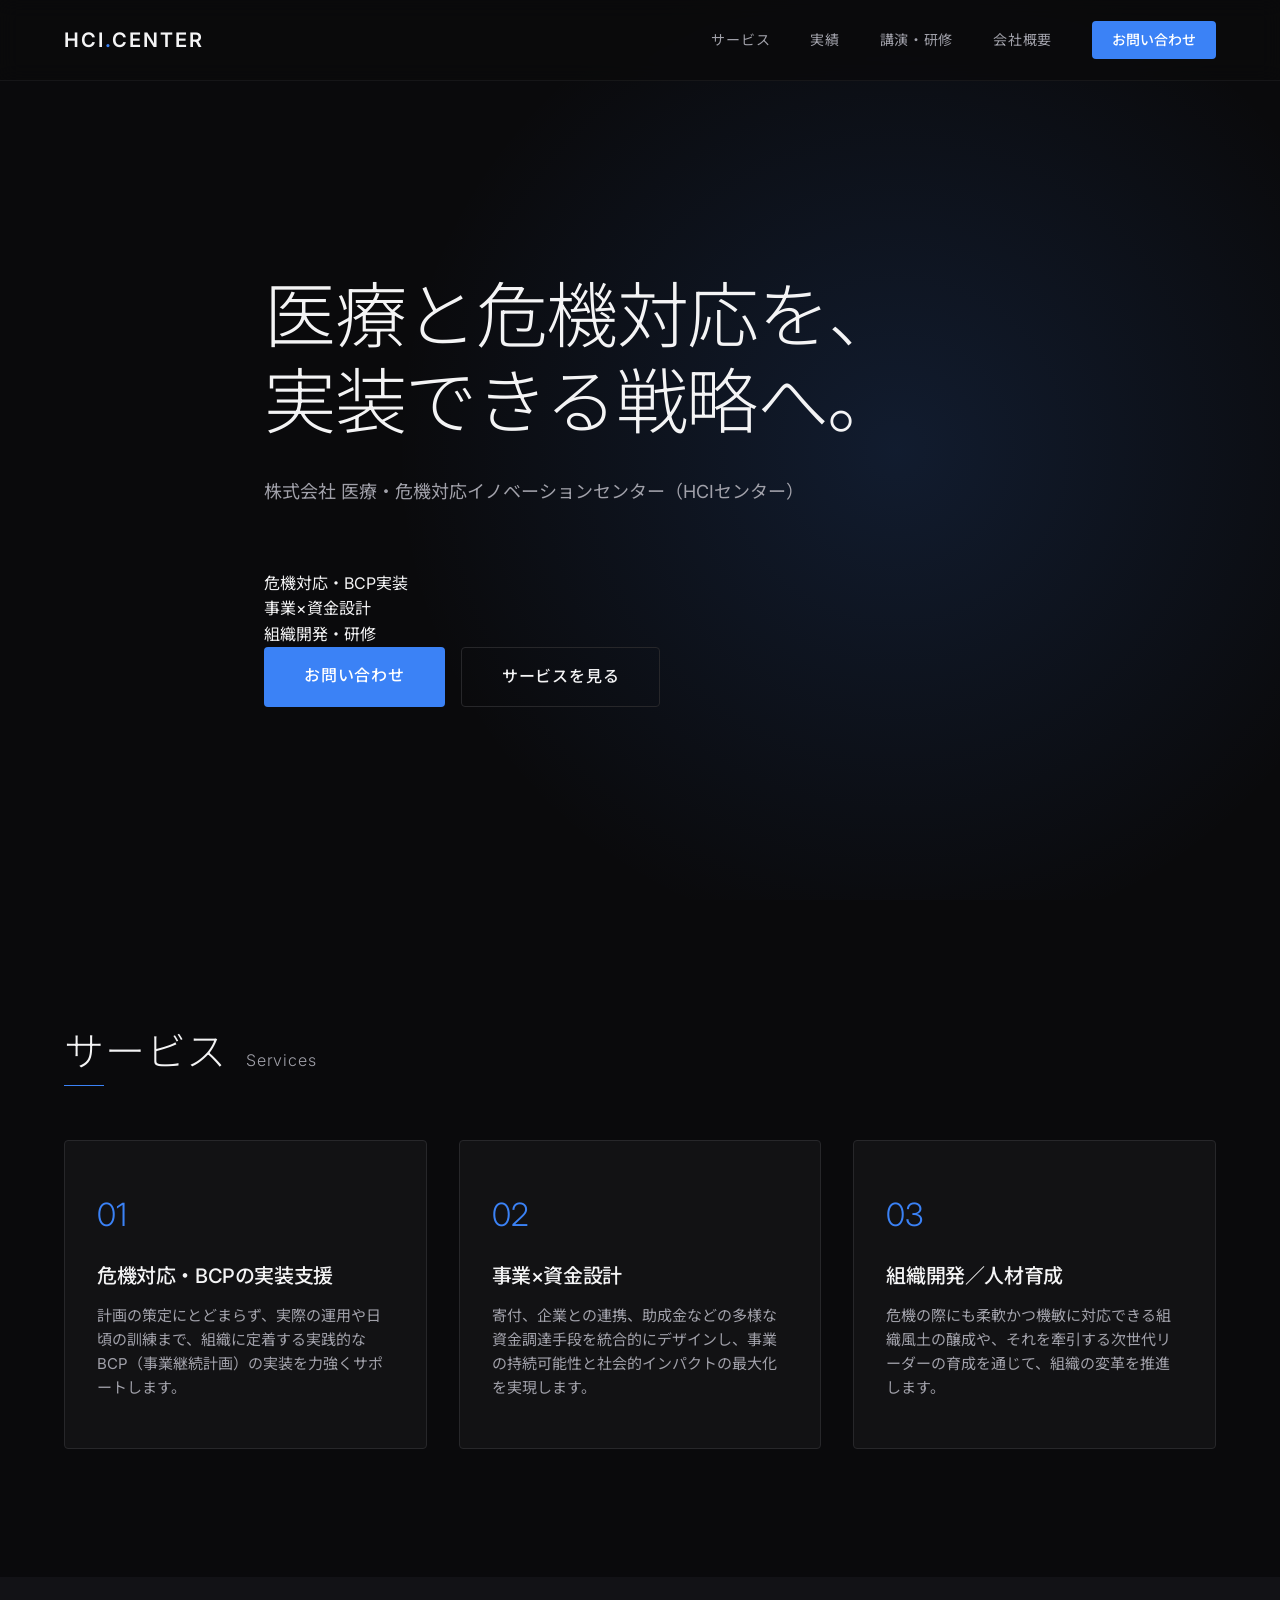
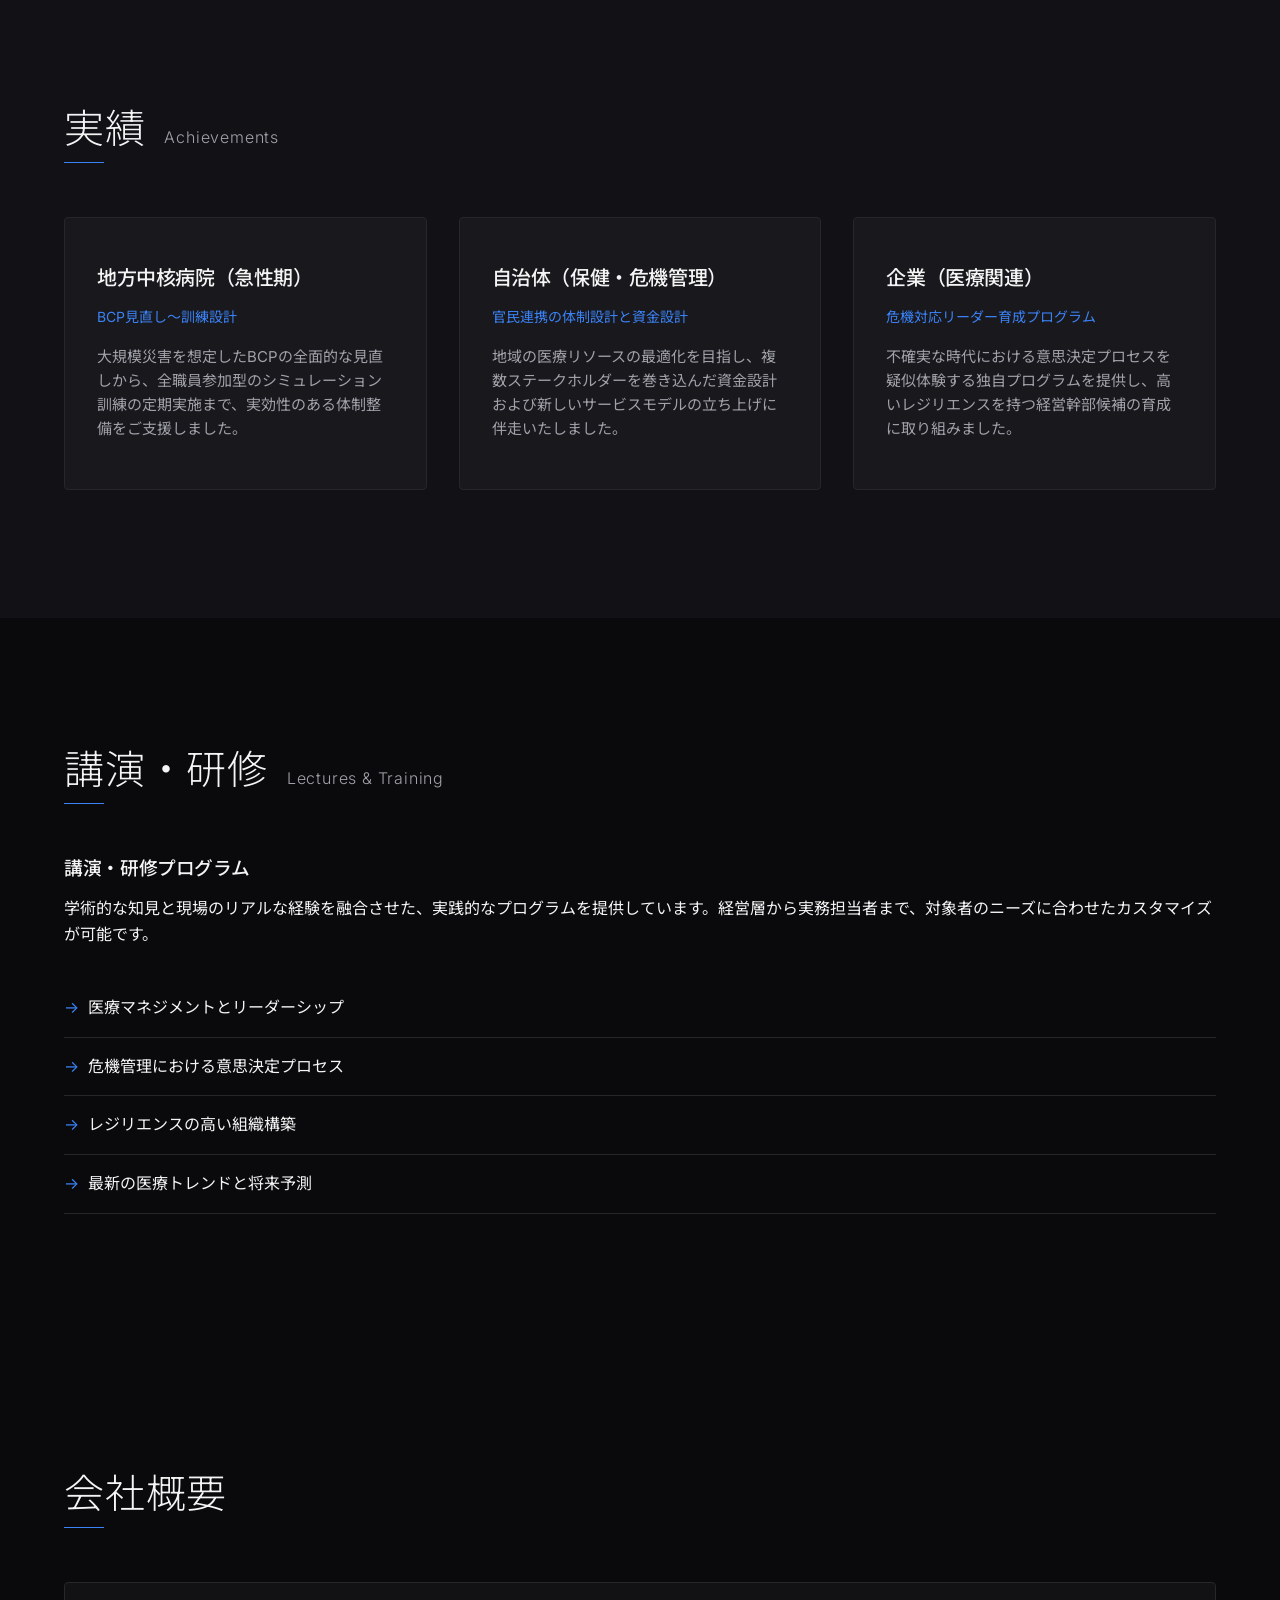
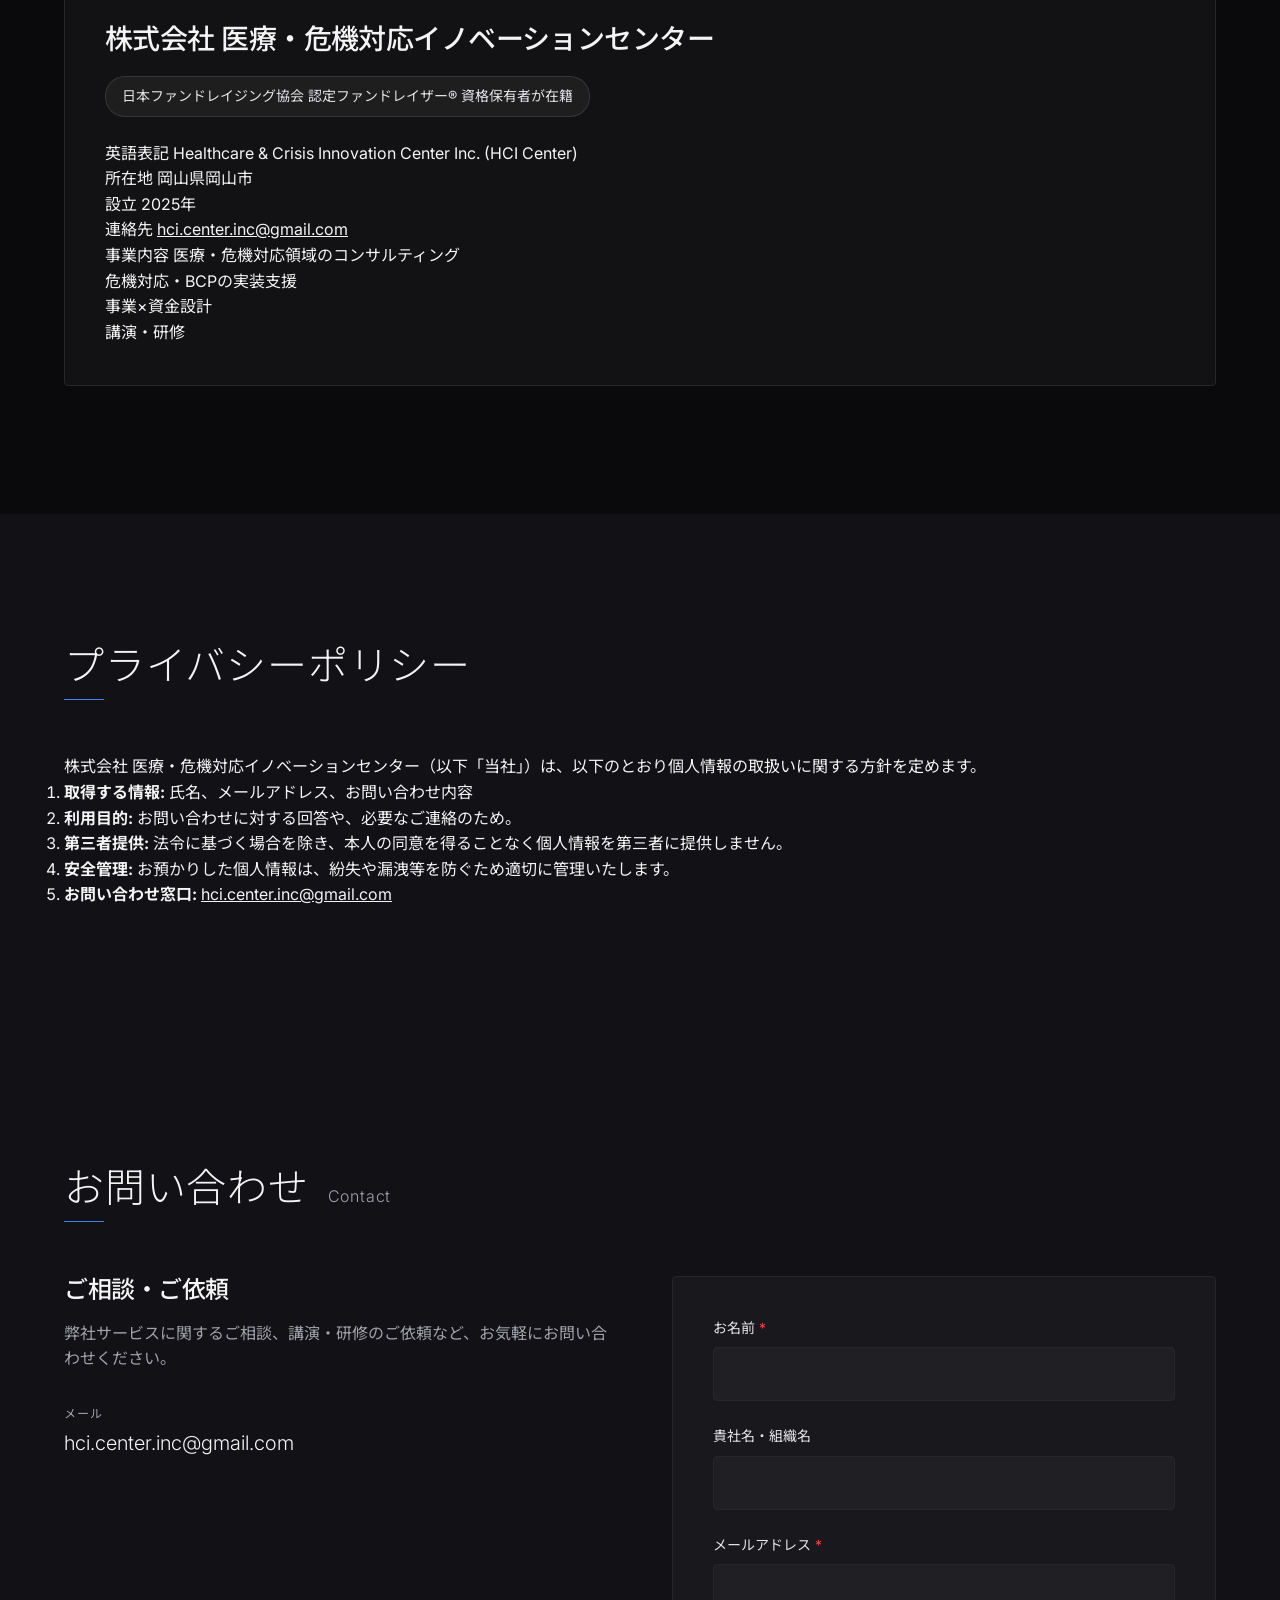
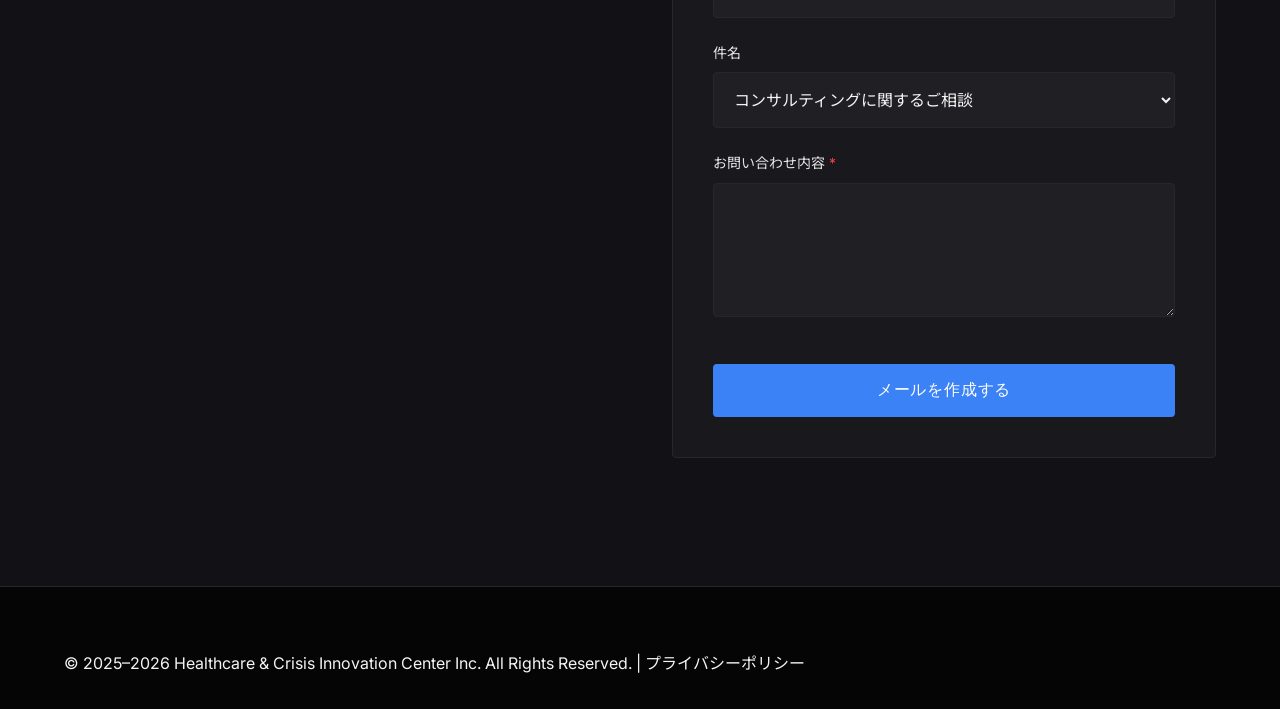
==== index.html @ 2ba755a5 "Add files via upload" ====
<!DOCTYPE html>
<html lang="ja">

<head>
    <meta charset="UTF-8">
    <meta name="viewport" content="width=device-width, initial-scale=1.0">
    <title>HCIセンター | 医療・危機対応イノベーションセンター</title>

    <!-- SEO / OGP Meta Tags -->
    <meta name="description"
        content="株式会社 医療・危機対応イノベーションセンター（HCIセンター）は、医療機関や企業、自治体に対し、危機対応・BCPの実装支援、資金設計、組織開発などの実践的なコンサルティングを提供します。">
    <meta property="og:title" content="HCIセンター | 医療・危機対応イノベーションセンター">
    <meta property="og:description" content="専門的な知見と経験に基づき、組織のレジリエンスを高めるコンサルティングを提供します。">
    <meta property="og:type" content="website">
    <meta name="twitter:card" content="summary_large_image">

    <link rel="icon" type="image/svg+xml" href="assets/favicon.svg">
    <link rel="preconnect" href="https://fonts.googleapis.com">
    <link rel="preconnect" href="https://fonts.gstatic.com" crossorigin>
    <link
        href="https://fonts.googleapis.com/css2?family=Inter:wght@300;400;500;600&family=Noto+Sans+JP:wght@300;400;500;700&display=swap"
        rel="stylesheet">
    <link rel="stylesheet" href="styles.css">
</head>

<body>
    <header class="header">
        <div class="container header-container">
            <a href="#" class="logo">
                <span class="logo-text">HCI<span class="logo-dot">.</span>CENTER</span>
            </a>
            <button class="hamburger" aria-label="メニューを開く">
                <span></span>
                <span></span>
                <span></span>
            </button>
            <nav class="nav-menu">
                <ul>
                    <li><a href="#services">サービス</a></li>
                    <li><a href="#achievements">実績</a></li>
                    <li><a href="#lectures">講演・研修</a></li>
                    <li><a href="#company">会社概要</a></li>
                    <li><a href="#contact" class="btn-primary-small">お問い合わせ</a></li>
                </ul>
            </nav>
        </div>
    </header>

    <main>
        <!-- Hero Section -->
        <section class="hero" id="hero">
            <div class="container hero-content">
                <div class="hero-text">
                    <h1 class="hero-title hero-title-main">
                        医療と危機対応を、<br>実装できる戦略へ。</h1>
                    <p class="hero-description hero-desc-main">株式会社
                        医療・危機対応イノベーションセンター（HCIセンター）</p>

                    <ul class="hero-tag-list">
                        <li class="hero-tag-item">
                            危機対応・BCP実装</li>
                        <li class="hero-tag-item">
                            事業×資金設計</li>
                        <li class="hero-tag-item">
                            組織開発・研修</li>
                    </ul>

                    <div style="display: flex; gap: 1rem; flex-wrap: wrap;">
                        <a href="#contact" class="btn-primary">お問い合わせ</a>
                        <a href="#services" class="btn-secondary">サービスを見る</a>
                    </div>
                </div>
            </div>
            <div class="hero-background"></div>
        </section>

        <!-- Services Section -->
        <section class="section" id="services">
            <div class="container">
                <h2 class="section-title">サービス <span class="section-subtitle">Services</span></h2>
                <div class="services-grid">
                    <div class="service-card">
                        <div class="service-icon">01</div>
                        <h3>危機対応・BCPの実装支援</h3>
                        <p>計画の策定にとどまらず、実際の運用や日頃の訓練まで、組織に定着する実践的なBCP（事業継続計画）の実装を力強くサポートします。</p>
                    </div>
                    <div class="service-card">
                        <div class="service-icon">02</div>
                        <h3>事業×資金設計</h3>
                        <p>寄付、企業との連携、助成金などの多様な資金調達手段を統合的にデザインし、事業の持続可能性と社会的インパクトの最大化を実現します。</p>
                    </div>
                    <div class="service-card">
                        <div class="service-icon">03</div>
                        <h3>組織開発／人材育成</h3>
                        <p>危機の際にも柔軟かつ機敏に対応できる組織風土の醸成や、それを牽引する次世代リーダーの育成を通じて、組織の変革を推進します。</p>
                    </div>
                </div>
            </div>
        </section>

        <!-- Achievements Section -->
        <section class="section bg-light-dark" id="achievements">
            <div class="container">
                <h2 class="section-title">実績 <span class="section-subtitle">Achievements</span></h2>
                <div class="services-grid">
                    <div class="service-card">
                        <h3>地方中核病院（急性期）</h3>
                        <p class="mb-4" style="color: var(--accent); font-size: 0.875rem;">BCP見直し〜訓練設計</p>
                        <p>大規模災害を想定したBCPの全面的な見直しから、全職員参加型のシミュレーション訓練の定期実施まで、実効性のある体制整備をご支援しました。</p>
                    </div>
                    <div class="service-card">
                        <h3>自治体（保健・危機管理）</h3>
                        <p class="mb-4" style="color: var(--accent); font-size: 0.875rem;">官民連携の体制設計と資金設計</p>
                        <p>地域の医療リソースの最適化を目指し、複数ステークホルダーを巻き込んだ資金設計および新しいサービスモデルの立ち上げに伴走いたしました。</p>
                    </div>
                    <div class="service-card">
                        <h3>企業（医療関連）</h3>
                        <p class="mb-4" style="color: var(--accent); font-size: 0.875rem;">危機対応リーダー育成プログラム</p>
                        <p>不確実な時代における意思決定プロセスを疑似体験する独自プログラムを提供し、高いレジリエンスを持つ経営幹部候補の育成に取り組みました。</p>
                    </div>
                </div>
            </div>
        </section>

        <!-- Lectures Section -->
        <section class="section" id="lectures">
            <div class="container">
                <h2 class="section-title">講演・研修 <span class="section-subtitle">Lectures & Training</span></h2>
                <div class="content-wrapper">
                    <div class="text-content">
                        <h3 class="mb-4">講演・研修プログラム</h3>
                        <p class="mb-6">学術的な知見と現場のリアルな経験を融合させた、実践的なプログラムを提供しています。経営層から実務担当者まで、対象者のニーズに合わせたカスタマイズが可能です。
                        </p>
                        <ul class="feature-list">
                            <li>医療マネジメントとリーダーシップ</li>
                            <li>危機管理における意思決定プロセス</li>
                            <li>レジリエンスの高い組織構築</li>
                            <li>最新の医療トレンドと将来予測</li>
                        </ul>
                    </div>
                </div>
            </div>
        </section>

        <!-- Company Section -->
        <section class="section" id="company">
            <div class="container">
                <h2 class="section-title">会社概要</h2>

                <div class="company-profile">
                    <!-- Company Info -->
                    <div class="company-info company-info-wrapper">
                        <h3 class="company-name company-name-heading">株式会社 医療・危機対応イノベーションセンター
                        </h3>
                        <div class="company-credentials company-credentials-wrapper">
                            <span class="credential-badge">日本ファンドレイジング協会 認定ファンドレイザー® 資格保有者が在籍</span>
                        </div>
                        <ul class="company-details-list">
                            <li class="company-details-item">
                                <span>英語表記</span>
                                <span>Healthcare & Crisis Innovation Center Inc. (HCI Center)</span>
                            </li>
                            <li class="company-details-item">
                                <span>所在地</span>
                                <span>岡山県岡山市</span>
                            </li>
                            <li class="company-details-item">
                                <span>設立</span>
                                <span>2025年</span>
                            </li>
                            <li class="company-details-item">
                                <span>連絡先</span>
                                <span><a href="mailto:hci.center.inc@gmail.com?subject=HCIセンターへのお問い合わせ"
                                        style="color: inherit; text-decoration: underline;">hci.center.inc@gmail.com</a></span>
                            </li>
                            <li class="company-details-item-last">
                                <span>事業内容</span>
                                <span>医療・危機対応領域のコンサルティング<br>危機対応・BCPの実装支援<br>事業×資金設計<br>講演・研修</span>
                            </li>
                        </ul>
                    </div>
                </div>
            </div>
        </section>

        <!-- Privacy Policy -->
        <section class="section bg-light-dark privacy-section" id="privacy">
            <div class="container">
                <h2 class="section-title privacy-title">プライバシーポリシー</h2>
                <div class="privacy-content">
                    <p class="privacy-paragraph">株式会社 医療・危機対応イノベーションセンター（以下「当社」）は、以下のとおり個人情報の取扱いに関する方針を定めます。</p>
                    <ol class="privacy-list">
                        <li class="privacy-list-item"><strong>取得する情報:</strong> 氏名、メールアドレス、お問い合わせ内容</li>
                        <li class="privacy-list-item"><strong>利用目的:</strong> お問い合わせに対する回答や、必要なご連絡のため。</li>
                        <li class="privacy-list-item"><strong>第三者提供:</strong>
                            法令に基づく場合を除き、本人の同意を得ることなく個人情報を第三者に提供しません。</li>
                        <li class="privacy-list-item"><strong>安全管理:</strong> お預かりした個人情報は、紛失や漏洩等を防ぐため適切に管理いたします。
                        </li>
                        <li><strong>お問い合わせ窓口:</strong> <a href="mailto:hci.center.inc@gmail.com?subject=HCIセンターへのお問い合わせ"
                                style="color: inherit; text-decoration: underline;">hci.center.inc@gmail.com</a></li>
                    </ol>
                </div>
            </div>
        </section>

        <!-- Contact Section -->
        <section class="section bg-light-dark" id="contact">
            <div class="container">
                <h2 class="section-title">お問い合わせ <span class="section-subtitle">Contact</span></h2>
                <div class="contact-wrapper">
                    <div class="contact-info">
                        <h3 class="mb-4">ご相談・ご依頼</h3>
                        <p>弊社サービスに関するご相談、講演・研修のご依頼など、お気軽にお問い合わせください。</p>
                        <div class="contact-methods" style="margin-top: 2rem;">
                            <div class="contact-method">
                                <span class="method-label">メール</span>
                                <a href="mailto:hci.center.inc@gmail.com?subject=HCIセンターへのお問い合わせ"
                                    id="mailto-link-display" class="method-value">hci.center.inc@gmail.com</a>
                            </div>
                        </div>
                    </div>
                    <div class="contact-form-container">
                        <form id="contact-form" class="contact-form">
                            <div class="form-group">
                                <label for="name">お名前 <span class="required">*</span></label>
                                <input type="text" id="name" name="name" required>
                            </div>
                            <div class="form-group">
                                <label for="company">貴社名・組織名</label>
                                <input type="text" id="company" name="company">
                            </div>
                            <div class="form-group">
                                <label for="email">メールアドレス <span class="required">*</span></label>
                                <input type="email" id="email" name="email" required>
                            </div>
                            <div class="form-group">
                                <label for="subject">件名</label>
                                <select id="subject" name="subject">
                                    <option value="コンサルティングに関するご相談">コンサルティングに関するご相談</option>
                                    <option value="講演・研修のご依頼">講演・研修のご依頼</option>
                                    <option value="その他のお問い合わせ">その他のお問い合わせ</option>
                                </select>
                            </div>
                            <div class="form-group">
                                <label for="message">お問い合わせ内容 <span class="required">*</span></label>
                                <textarea id="message" name="message" rows="5" required></textarea>
                            </div>
                            <button type="submit" class="btn-primary btn-submit">メールを作成する</button>
                        </form>
                    </div>
                </div>
            </div>
        </section>
    </main>

    <footer class="footer">
        <div class="container text-center">
            <p>&copy; 2025&ndash;<span id="current-year"></span> Healthcare & Crisis Innovation Center Inc. All Rights
                Reserved. | <a href="#privacy" class="footer-link">プライバシーポリシー</a></p>
        </div>
    </footer>

    <script src="script.js"></script>
</body>

</html>
---- styles.css ----
:root {
    --bg-dark: #0a0a0c;
    --bg-light-dark: #121216;
    --text-main: #f4f4f5;
    --text-muted: #a1a1aa;
    --accent: #3b82f6;
    --accent-hover: #2563eb;
    --border: #27272a;
    --card-bg: rgba(255, 255, 255, 0.03);

    --font-sans: 'Inter', 'Noto Sans JP', sans-serif;

    --space-sm: 0.5rem;
    --space-md: 1rem;
    --space-lg: 2rem;
    --space-xl: 4rem;
    --space-2xl: 8rem;
}

* {
    margin: 0;
    padding: 0;
    box-sizing: border-box;
}

html {
    scroll-behavior: smooth;
    font-size: 16px;
}

body {
    font-family: var(--font-sans);
    background-color: var(--bg-dark);
    color: var(--text-main);
    line-height: 1.6;
    -webkit-font-smoothing: antialiased;
    overflow-x: hidden;
}

a {
    color: inherit;
    text-decoration: none;
    transition: color 0.3s ease;
}

ul {
    list-style: none;
}

.container {
    width: 100%;
    max-width: 1200px;
    margin: 0 auto;
    padding: 0 1.5rem;
}

/* Typography */
h1,
h2,
h3,
h4,
h5,
h6 {
    font-weight: 500;
    line-height: 1.2;
    letter-spacing: -0.02em;
}

.section-title {
    font-size: 2.5rem;
    font-weight: 300;
    margin-bottom: var(--space-xl);
    text-transform: none;
    letter-spacing: 0.02em;
    position: relative;
    display: inline-block;
}

.section-subtitle {
    font-size: 1rem;
    color: var(--text-muted);
    margin-left: 0.5rem;
    font-weight: 300;
    letter-spacing: 0.05em;
}

.method-label {
    display: block;
    font-size: 0.75rem;
    color: var(--text-muted);
    margin-bottom: 0.5rem;
    text-transform: none;
    letter-spacing: 0.05em;
}

.section-title::after {
    content: '';
    position: absolute;
    bottom: -10px;
    left: 0;
    width: 40px;
    height: 1px;
    background-color: var(--accent);
}

.mb-4 {
    margin-bottom: var(--space-md);
}

.mb-6 {
    margin-bottom: 1.5rem;
}

/* Buttons */
.btn-primary {
    display: inline-block;
    background-color: var(--accent);
    color: #fff;
    padding: 1rem 2.5rem;
    border-radius: 4px;
    font-weight: 500;
    letter-spacing: 0.05em;
    transition: background-color 0.3s ease, transform 0.3s ease;
    border: none;
    cursor: pointer;
    font-size: 1rem;
}

.btn-primary:hover {
    background-color: var(--accent-hover);
    transform: translateY(-2px);
}

.btn-secondary {
    display: inline-block;
    background-color: transparent;
    color: var(--text-main);
    padding: 1rem 2.5rem;
    border-radius: 4px;
    font-weight: 500;
    letter-spacing: 0.05em;
    transition: background-color 0.3s ease, border-color 0.3s ease, transform 0.3s ease;
    border: 1px solid var(--border);
    cursor: pointer;
    font-size: 1rem;
}

.btn-secondary:hover {
    background-color: rgba(255, 255, 255, 0.05);
    border-color: rgba(255, 255, 255, 0.2);
    transform: translateY(-2px);
}

.btn-primary-small {
    display: inline-block;
    background-color: var(--accent);
    color: #fff;
    padding: 0.5rem 1.25rem;
    border-radius: 4px;
    font-size: 0.875rem;
    font-weight: 500;
}

.btn-primary-small:hover {
    background-color: var(--accent-hover);
}

/* Header & Nav */
.header {
    position: fixed;
    top: 0;
    left: 0;
    width: 100%;
    z-index: 1000;
    background-color: rgba(10, 10, 12, 0.8);
    backdrop-filter: blur(10px);
    border-bottom: 1px solid rgba(255, 255, 255, 0.05);
    transition: all 0.3s ease;
}

.header-container {
    display: flex;
    justify-content: space-between;
    align-items: center;
    height: 80px;
}

.logo {
    display: flex;
    align-items: center;
}

.logo-text {
    font-size: 1.25rem;
    font-weight: 600;
    letter-spacing: 0.1em;
}

.logo-dot {
    color: var(--accent);
}

.nav-menu ul {
    display: flex;
    align-items: center;
    gap: 2.5rem;
}

.nav-menu a:not(.btn-primary-small) {
    font-size: 0.875rem;
    letter-spacing: 0.05em;
    color: var(--text-muted);
}

.nav-menu a:not(.btn-primary-small):hover {
    color: var(--text-main);
}

.hamburger {
    display: none;
    background: none;
    border: none;
    cursor: pointer;
    width: 30px;
    height: 20px;
    position: relative;
    z-index: 1001;
}

.hamburger span {
    position: absolute;
    width: 100%;
    height: 2px;
    background-color: var(--text-main);
    transition: all 0.3s ease;
    left: 0;
}

.hamburger span:nth-child(1) {
    top: 0;
}

.hamburger span:nth-child(2) {
    top: 50%;
    transform: translateY(-50%);
}

.hamburger span:nth-child(3) {
    bottom: 0;
}

.hamburger.active span:nth-child(1) {
    transform: translateY(9px) rotate(45deg);
}

.hamburger.active span:nth-child(2) {
    opacity: 0;
}

.hamburger.active span:nth-child(3) {
    transform: translateY(-9px) rotate(-45deg);
}

/* Hero Section */
.hero {
    min-height: 100vh;
    display: flex;
    align-items: center;
    position: relative;
    padding-top: 80px;
    overflow: hidden;
}

.hero-background {
    position: absolute;
    top: 0;
    left: 0;
    width: 100%;
    height: 100%;
    background: radial-gradient(circle at 70% 50%, rgba(59, 130, 246, 0.15) 0%, transparent 50%);
    z-index: -1;
}

.hero-content {
    max-width: 800px;
}

.hero-title {
    font-size: clamp(2.5rem, 6vw, 4.5rem);
    font-weight: 300;
    line-height: 1.2;
    margin-bottom: var(--space-lg);
}

.hero-subtitle {
    font-size: clamp(1.2rem, 3vw, 1.5rem);
    font-weight: 500;
    margin-bottom: var(--space-md);
    color: var(--text-muted);
}

.hero-description {
    font-size: 1.125rem;
    color: var(--text-muted);
    max-width: 600px;
    margin-bottom: var(--space-xl);
}

/* Sections Common */
.section {
    padding: var(--space-2xl) 0;
}

.bg-light-dark {
    background-color: var(--bg-light-dark);
}

/* Services */
.services-grid {
    display: grid;
    grid-template-columns: repeat(auto-fit, minmax(300px, 1fr));
    gap: 2rem;
}

.service-card {
    background: var(--card-bg);
    border: 1px solid var(--border);
    padding: 3rem 2rem;
    border-radius: 4px;
    transition: transform 0.3s ease, border-color 0.3s ease;
}

.service-card:hover {
    transform: translateY(-5px);
    border-color: rgba(59, 130, 246, 0.3);
}

.service-icon {
    font-size: 2rem;
    font-weight: 300;
    color: var(--accent);
    margin-bottom: 1.5rem;
    font-family: var(--font-sans);
}

.service-card h3 {
    font-size: 1.25rem;
    margin-bottom: 1rem;
}

.service-card p {
    color: var(--text-muted);
    font-size: 0.9375rem;
}

/* Lectures */
.feature-list {
    margin-top: 2rem;
}

.feature-list li {
    padding: 1rem 0;
    border-bottom: 1px solid var(--border);
    position: relative;
    padding-left: 1.5rem;
}

.feature-list li::before {
    content: "→";
    position: absolute;
    left: 0;
    color: var(--accent);
}

/* Company Profile */
.company-profile {
    display: flex;
    flex-wrap: wrap;
    gap: 4rem;
    align-items: flex-start;
}

.company-info {
    flex: 1;
    min-width: 300px;
    background: var(--card-bg);
    border: 1px solid var(--border);
    padding: 2.5rem;
    border-radius: 4px;
}

.company-role {
    color: var(--accent);
    font-weight: 500;
    font-size: 0.875rem;
    letter-spacing: 0.1em;
    margin-bottom: 0.75rem;
}

.company-name {
    font-size: 1.75rem;
    margin-bottom: 1.25rem;
    display: flex;
    align-items: baseline;
    gap: 1rem;
    flex-wrap: wrap;
}

.company-name-en {
    font-size: 1rem;
    color: var(--text-muted);
    font-weight: 300;
}

.company-credentials {
    margin-bottom: 1.5rem;
}

.credential-badge {
    display: inline-block;
    background-color: rgba(255, 255, 255, 0.05);
    border: 1px solid rgba(255, 255, 255, 0.1);
    padding: 0.5rem 1rem;
    border-radius: 20px;
    font-size: 0.875rem;
    color: #e4e4e7;
}

.company-bio {
    color: var(--text-muted);
    line-height: 1.8;
}

/* Contact */
.contact-wrapper {
    display: grid;
    grid-template-columns: 1fr 1fr;
    gap: 4rem;
}

.contact-info h3 {
    font-size: 1.5rem;
    margin-bottom: 1rem;
}

.contact-info p {
    color: var(--text-muted);
    margin-bottom: 2rem;
}

.contact-method {
    margin-bottom: 1rem;
}

.method-label {
    display: block;
    font-size: 0.75rem;
    text-transform: uppercase;
    letter-spacing: 0.1em;
    color: var(--text-muted);
    margin-bottom: 0.25rem;
}

.method-value {
    font-size: 1.25rem;
    font-weight: 300;
    word-break: break-all;
}

.method-value:hover {
    color: var(--accent);
}

.contact-form-container {
    background: var(--card-bg);
    border: 1px solid var(--border);
    padding: 2.5rem;
    border-radius: 4px;
}

.form-group {
    margin-bottom: 1.5rem;
}

.form-group label {
    display: block;
    font-size: 0.875rem;
    margin-bottom: 0.5rem;
    color: #e4e4e7;
}

.required {
    color: #ef4444;
}

.form-group input,
.form-group select,
.form-group textarea {
    width: 100%;
    padding: 1rem;
    background-color: var(--card-bg);
    border: 1px solid var(--border);
    color: var(--text-main);
    border-radius: 4px;
    font-family: inherit;
    font-size: 1rem;
    transition: border-color 0.3s ease, box-shadow 0.3s ease;
    color-scheme: dark;
}

select option {
    background-color: var(--card-bg);
    color: var(--text-main);
}

.form-group input:focus,
.form-group select:focus,
.form-group textarea:focus {
    outline: none;
    border-color: var(--accent);
    box-shadow: 0 0 0 2px rgba(59, 130, 246, 0.2);
}

.btn-submit {
    width: 100%;
    margin-top: 1rem;
}

/* Footer */
.footer {
    border-top: 1px solid var(--border);
    padding: 4rem 0 2rem;
    background-color: #050505;
}

.footer-content {
    margin-bottom: 3rem;
}

.footer-logo {
    font-size: 1.5rem;
    font-weight: 600;
    letter-spacing: 0.1em;
    margin-bottom: 0.5rem;
}

.footer-company {
    color: var(--text-muted);
    font-size: 0.875rem;
}

.footer-bottom {
    border-top: 1px solid var(--border);
    padding-top: 2rem;
    text-align: center;
    color: var(--text-muted);
    font-size: 0.75rem;
}

/* Mobile Responsiveness */
@media (max-width: 900px) {
    .contact-wrapper {
        grid-template-columns: 1fr;
        gap: 2rem;
    }
}

@media (max-width: 768px) {
    :root {
        --space-2xl: 5rem;
        --space-xl: 3rem;
    }

    .hamburger {
        display: block;
    }

    .nav-menu {
        position: fixed;
        top: 0;
        right: -100%;
        width: 100%;
        height: 100vh;
        background-color: var(--bg-dark);
        display: flex;
        justify-content: center;
        align-items: center;
        transition: right 0.4s ease;
        z-index: 1000;
    }

    .nav-menu.active {
        right: 0;
    }

    .nav-menu ul {
        flex-direction: column;
        gap: 2rem;
        text-align: center;
        padding: 0;
    }

    .nav-menu a {
        font-size: 1.5rem !important;
    }

    .company-profile {
        gap: 2rem;
    }

    .contact-form-container {
        padding: 1.5rem;
    }
}
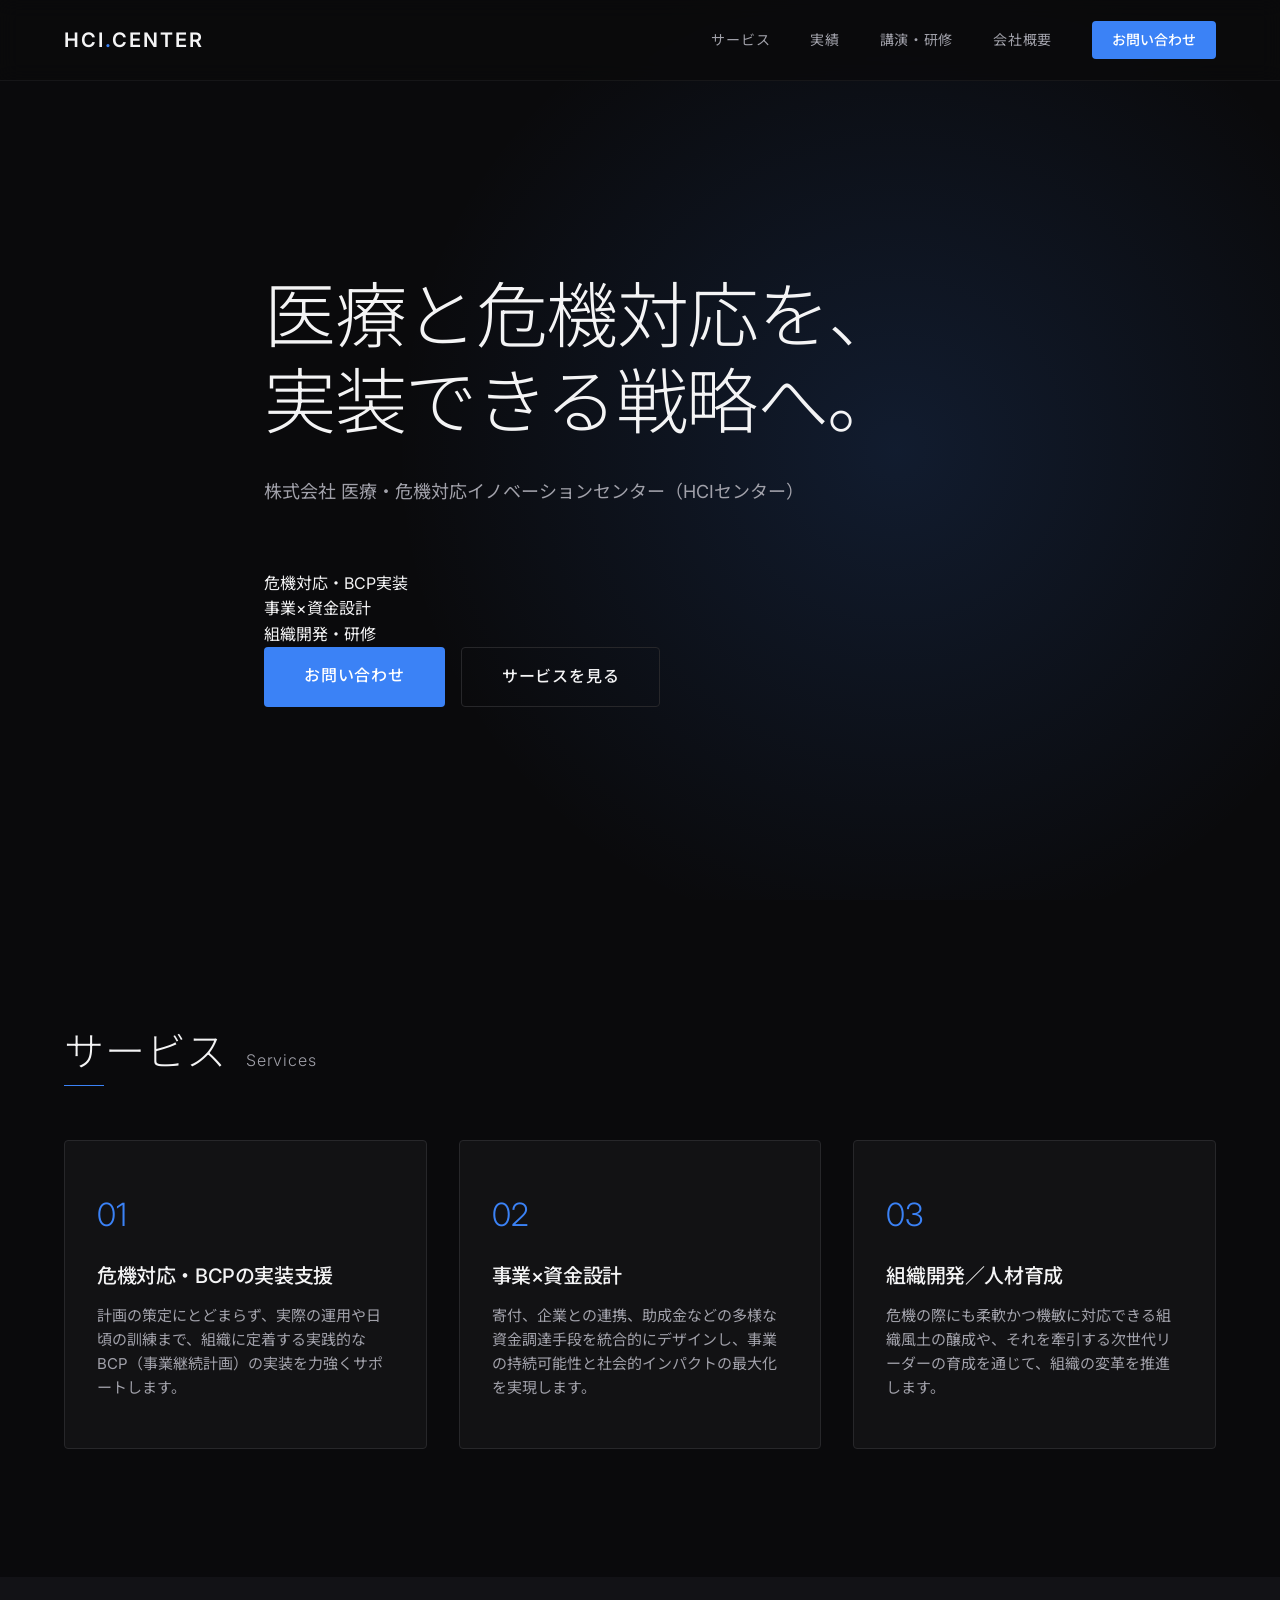
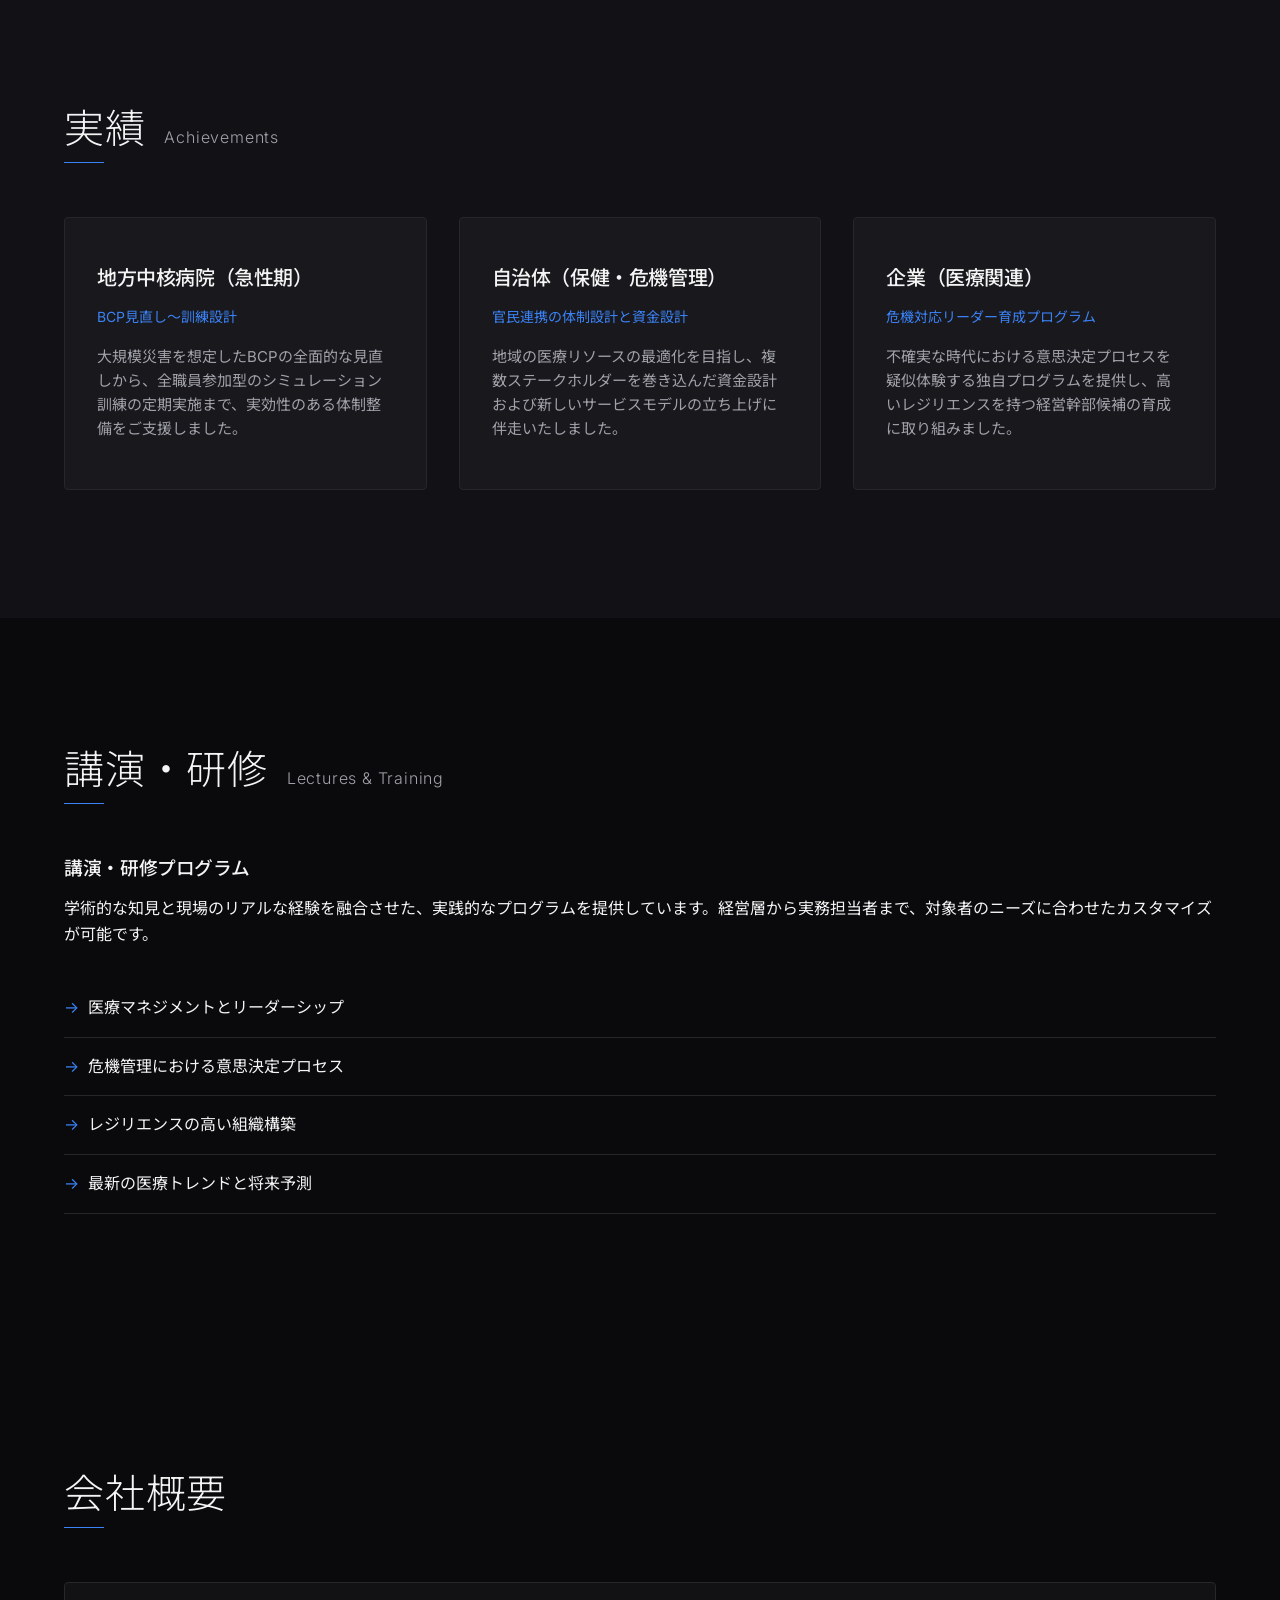
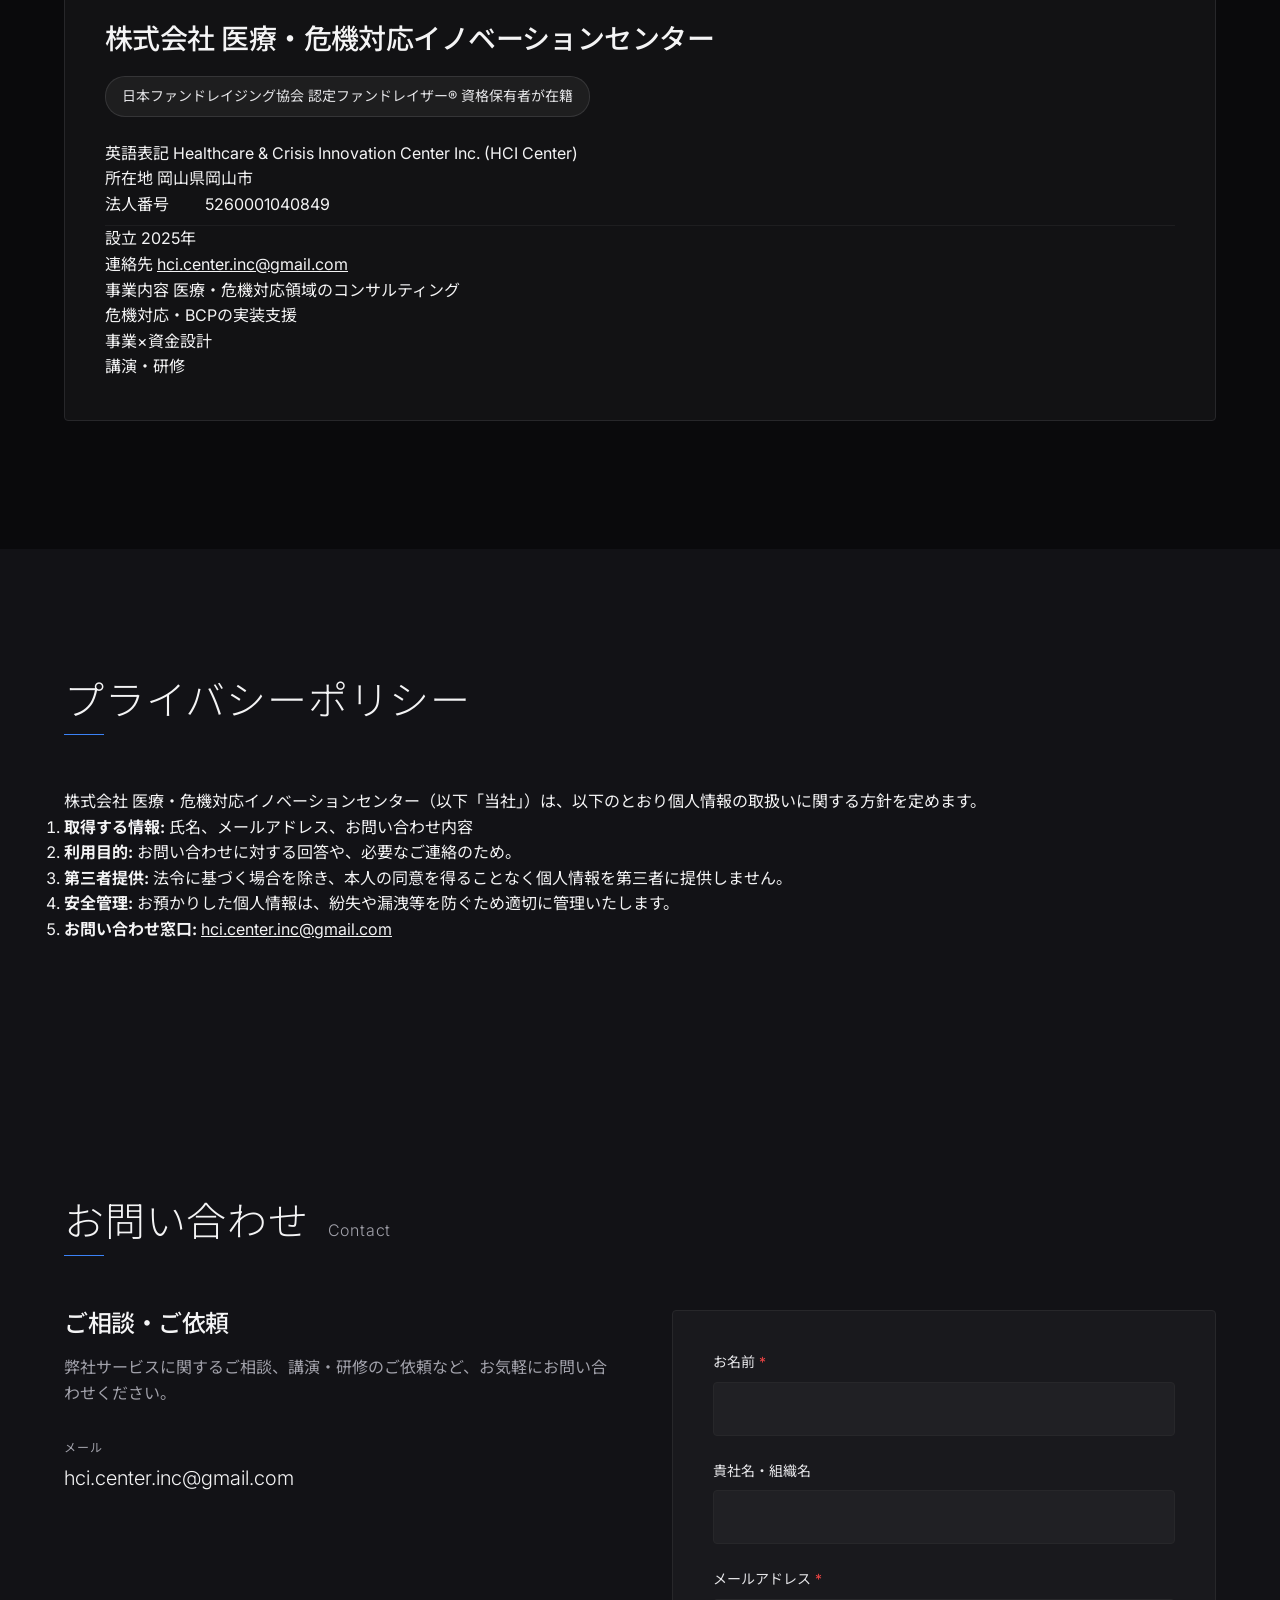
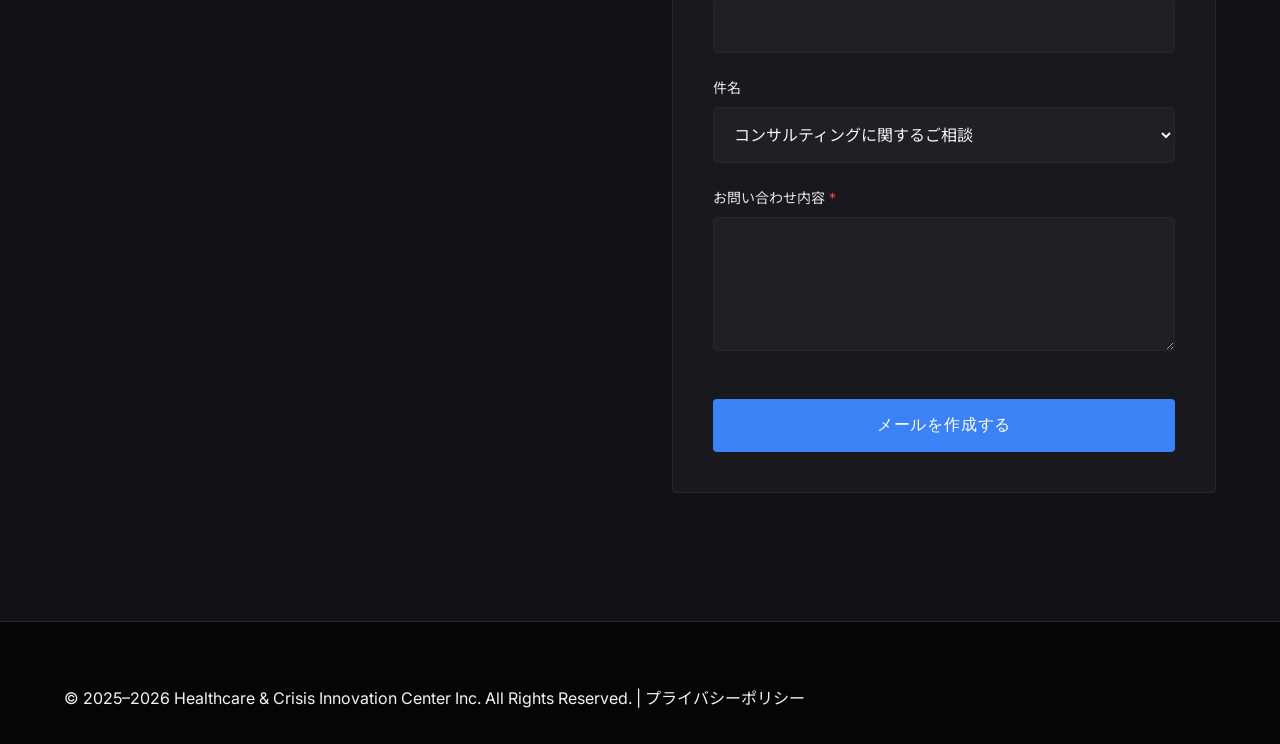
==== commit d303bcd2: "Update index.html" ====
--- a/index.html
+++ b/index.html
@@ -164,6 +164,10 @@
                                 <span>所在地</span>
                                 <span>岡山県岡山市</span>
                             </li>
+                            <li style="display: grid; grid-template-columns: 100px 1fr; border-bottom: 1px solid rgba(255,255,255,0.05); padding-bottom: 0.5rem;">
+                                <span>法人番号</span>
+                                <span>5260001040849</span>
+                            </li>
                             <li class="company-details-item">
                                 <span>設立</span>
                                 <span>2025年</span>
@@ -263,4 +267,5 @@
     <script src="script.js"></script>
 </body>
 
-</html>+
+</html>
